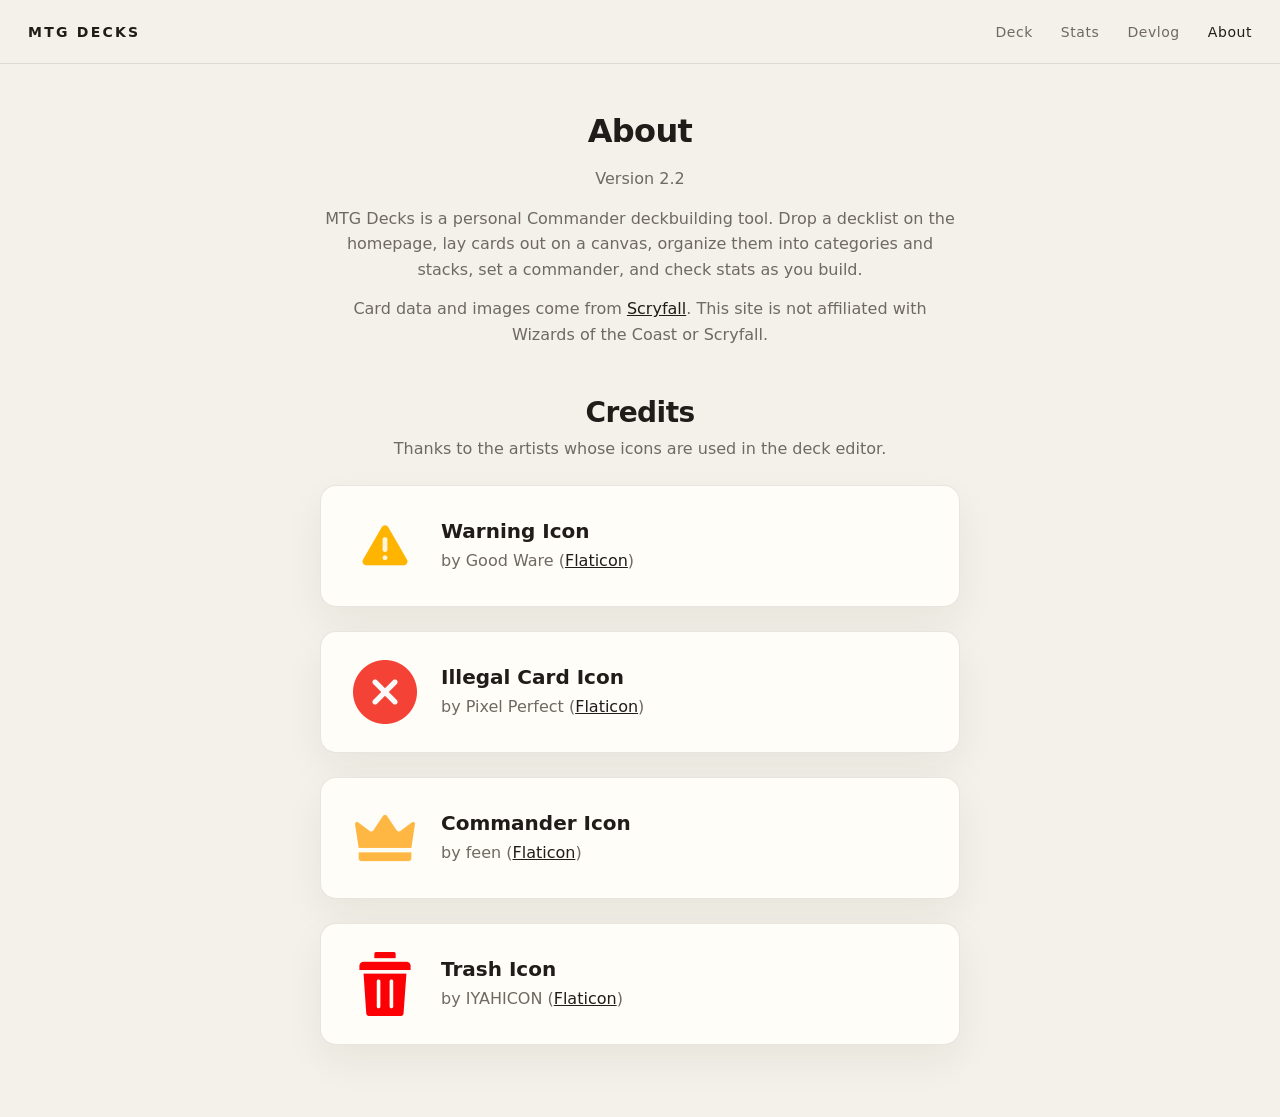
==== about.html @ 1c436286 "v2.2, new about page added" ====
<!DOCTYPE html>
<html lang="en">
  <head>
    <meta charset="UTF-8" />
    <meta name="viewport" content="width=device-width, initial-scale=1" />
    <title>About · MTG Decks</title>
    <link rel="stylesheet" href="styles.css" />
  </head>
  <body class="page-about">
    <header class="topbar">
      <a class="brand" href="index.html">MTG DECKS</a>
      <nav class="nav" aria-label="Primary">
        <a href="deck.html">Deck</a>
        <a href="stats.html">Stats</a>
        <a href="devlog.html">Devlog</a>
        <a href="about.html" aria-current="page">About</a>
      </nav>
    </header>
    <main class="about">
      <section class="about-intro">
        <h1>About</h1>
        <p> Version 2.2 </p>
        <p>
          MTG Decks is a personal Commander deckbuilding tool. Drop a decklist on the
          homepage, lay cards out on a canvas, organize them into categories and stacks,
          set a commander, and check stats as you build.
        </p>
        <p>
          Card data and images come from
          <a href="https://scryfall.com/">Scryfall</a>. This site is not affiliated with
          Wizards of the Coast or Scryfall.
        </p>
      </section>

      <section class="credits" id="credits" aria-labelledby="credits-heading">
        <div class="credits-intro">
          <h2 id="credits-heading">Credits</h2>
          <p>Thanks to the artists whose icons are used in the deck editor.</p>
        </div>
        <article class="credit-card">
          <img src="Icons/warning.png" alt="" />
          <div>
            <h3>Warning Icon</h3>
            <p>
              by Good Ware
              (<a href="https://www.flaticon.com/authors/good-ware">Flaticon</a>)
            </p>
          </div>
        </article>
        <article class="credit-card">
          <img src="Icons/remove.png" alt="" />
          <div>
            <h3>Illegal Card Icon</h3>
            <p>
              by Pixel Perfect
              (<a href="https://www.flaticon.com/authors/pixel-perfect">Flaticon</a>)
            </p>
          </div>
        </article>
        <article class="credit-card">
          <img src="Icons/crown.png" alt="" />
          <div>
            <h3>Commander Icon</h3>
            <p>
              by feen
              (<a href="https://www.flaticon.com/authors/feen">Flaticon</a>)
            </p>
          </div>
        </article>
        <article class="credit-card">
          <img src="Icons/delete.png" alt="" />
          <div>
            <h3>Trash Icon</h3>
            <p>
              by IYAHICON
              (<a href="https://www.flaticon.com/authors/iyahicon">Flaticon</a>)
            </p>
          </div>
        </article>
      </section>
    </main>
  </body>
</html>
---- styles.css ----
:root {
  --bg: #f4f1ea;
  --ink: #1f1c19;
  --muted: #6f6962;
  --dot: #d5cfc4;
  --line: rgba(31, 28, 25, 0.1);
}

* {
  box-sizing: border-box;
}

html,
body {
  margin: 0;
  min-height: 100%;
}

body {
  min-height: 100vh;
  color: var(--ink);
  font-family: "Avenir Next", "Segoe UI", system-ui, sans-serif;
  background-color: var(--bg);
  background-image: radial-gradient(circle, var(--dot) 1px, transparent 1px);
  background-size: 22px 22px;
}

.topbar {
  display: flex;
  align-items: center;
  justify-content: space-between;
  height: 64px;
  padding: 0 28px;
  border-bottom: 1px solid var(--line);
  background-color: var(--bg);
}

.brand {
  color: inherit;
  font-size: 14px;
  font-weight: 600;
  letter-spacing: 0.16em;
  text-decoration: none;
}

.nav {
  display: flex;
  gap: 28px;
}

.nav a,
.nav button {
  border: 0;
  padding: 0;
  color: var(--muted);
  font: inherit;
  font-size: 14px;
  letter-spacing: 0.04em;
  text-decoration: none;
  background: transparent;
  cursor: pointer;
}

.nav a:hover,
.nav button:hover,
.nav a[aria-current="page"] {
  color: var(--ink);
}

.brand:focus-visible,
.nav a:focus-visible,
.nav button:focus-visible {
  outline: 2px solid var(--ink);
  outline-offset: 4px;
}

main {
  min-height: calc(100vh - 64px);
}

.lookup {
  display: flex;
  flex-direction: column;
  align-items: center;
  gap: 20px;
  padding: 48px 24px 72px;
}

.search {
  display: flex;
  width: min(440px, 100%);
  border: 1px solid var(--line);
  border-radius: 999px;
  background: #fffdf8;
}

.search:focus-within {
  outline: 2px solid var(--ink);
  outline-offset: 3px;
}

.search input {
  flex: 1;
  min-width: 0;
  border: 0;
  padding: 12px 18px;
  color: inherit;
  font: inherit;
  background: transparent;
}

.search input:focus {
  outline: none;
}

.search input::placeholder {
  color: var(--muted);
}

.search button {
  border: 0;
  padding: 12px 18px;
  color: var(--ink);
  font: inherit;
  letter-spacing: 0.04em;
  background: transparent;
  cursor: pointer;
}

.search button:hover {
  color: var(--muted);
}

.status {
  min-height: 1.2em;
  margin: 0;
  color: var(--muted);
  font-size: 14px;
}

.status.is-error {
  color: #8a3b32;
}

.card-display {
  margin: 0;
  text-align: center;
}

.card-display img {
  display: block;
  width: min(360px, 100%);
  height: auto;
  border-radius: 4.8%;
  box-shadow: 0 16px 40px rgba(31, 28, 25, 0.16);
}

.flip {
  display: block;
  margin: 16px auto 0;
  border: 1px solid var(--line);
  border-radius: 999px;
  padding: 8px 18px;
  color: var(--ink);
  font: inherit;
  letter-spacing: 0.04em;
  background: #fffdf8;
  cursor: pointer;
}

.flip:hover {
  color: var(--muted);
}

.flip:focus-visible {
  outline: 2px solid var(--ink);
  outline-offset: 3px;
}

.flip[hidden] {
  display: none;
}

.card-display figcaption {
  margin-top: 16px;
  font-size: 14px;
  letter-spacing: 0.03em;
}

.card-set {
  display: block;
  margin-top: 4px;
  color: var(--muted);
}

body.page-devlog {
  background-image: none;
}

.devlog {
  display: grid;
  place-items: center;
  gap: 24px;
  padding: 48px 20px 72px;
}

.devlog-entry {
  width: min(640px, 100%);
  padding: 36px 40px;
  border: 1px solid var(--line);
  border-radius: 16px;
  background: #fffdf8;
  box-shadow: 0 16px 40px rgba(31, 28, 25, 0.06);
}

.devlog-entry h1 {
  margin: 0 0 12px;
  font-size: 28px;
  font-weight: 600;
  letter-spacing: -0.02em;
}

.devlog-entry ul {
  margin: 0;
  padding: 0;
  list-style: none;
}

.devlog-entry li {
  position: relative;
  padding: 12px 0 12px 20px;
  border-top: 1px solid var(--line);
  line-height: 1.5;
}

.devlog-entry li::before {
  content: "";
  position: absolute;
  top: 21px;
  left: 0;
  width: 6px;
  height: 6px;
  border-radius: 50%;
  background: var(--muted);
}

@media (max-width: 640px) {
  .devlog-entry {
    padding: 28px 24px;
  }
}

body.page-about {
  background-image: none;
}

.about {
  display: grid;
  place-items: center;
  gap: 48px;
  padding: 48px 20px 72px;
}

.about-intro {
  width: min(640px, 100%);
  text-align: center;
}

.about-intro h1 {
  margin: 0 0 16px;
  font-size: 32px;
  font-weight: 600;
  letter-spacing: -0.02em;
}

.about-intro p {
  margin: 0 0 14px;
  color: var(--muted);
  line-height: 1.6;
}

.about-intro p:last-child {
  margin-bottom: 0;
}

.about-intro a {
  color: var(--ink);
}

.credits {
  display: grid;
  place-items: center;
  gap: 24px;
  width: min(640px, 100%);
}

.credits-intro {
  width: 100%;
  text-align: center;
}

.credits-intro h1,
.credits-intro h2 {
  margin: 0 0 8px;
  font-size: 28px;
  font-weight: 600;
  letter-spacing: -0.02em;
}

.credits-intro p {
  margin: 0;
  color: var(--muted);
  line-height: 1.5;
}

.credit-card {
  display: flex;
  align-items: center;
  gap: 24px;
  width: 100%;
  padding: 28px 32px;
  border: 1px solid var(--line);
  border-radius: 16px;
  background: #fffdf8;
  box-shadow: 0 16px 40px rgba(31, 28, 25, 0.06);
}

.credit-card img {
  width: 64px;
  height: 64px;
  flex-shrink: 0;
  object-fit: contain;
}

.credit-card h2,
.credit-card h3 {
  margin: 0 0 6px;
  font-size: 20px;
  font-weight: 600;
}

.credit-card p {
  margin: 0;
  color: var(--muted);
  line-height: 1.5;
}

.credit-card a {
  color: var(--ink);
}

@media (max-width: 640px) {
  .credit-card {
    padding: 24px;
  }
}

body.page-deck {
  display: flex;
  flex-direction: column;
  height: 100vh;
  overflow: hidden;
  background-image: none;
}

body.page-deck .topbar {
  flex-shrink: 0;
}

body.page-deck main {
  min-height: 0;
}

.workspace {
  position: relative;
  display: flex;
  flex: 1;
  min-height: 0;
}

.canvas-viewport {
  position: relative;
  flex: 1;
  min-width: 0;
  overflow: hidden;
  cursor: grab;
  touch-action: none;
  background-color: var(--bg);
  background-image: radial-gradient(circle, var(--dot) 1px, transparent 1px);
  background-size: 22px 22px;
}

.canvas-viewport.is-panning {
  cursor: grabbing;
}

.canvas-world {
  position: absolute;
  inset: 0;
}

.free-card.is-illegal,
.free-card.is-off-color {
  border-radius: 10px;
}

.free-card.is-illegal {
  box-shadow: 0 0 0 3px #c23b2e;
}

.free-card.is-off-color {
  box-shadow: 0 0 0 3px #d9a400;
}

.free-card.is-illegal::after,
.free-card.is-off-color::after {
  content: "";
  position: absolute;
  inset: 0;
  border-radius: 10px;
  pointer-events: none;
}

.free-card.is-illegal::after {
  background: rgba(194, 59, 46, 0.3);
}

.free-card.is-off-color::after {
  background: rgba(217, 164, 0, 0.32);
}

.free-card.is-illegal::before,
.free-card.is-off-color::before {
  content: "";
  position: absolute;
  z-index: 2;
  top: 50%;
  left: 50%;
  width: 64px;
  height: 64px;
  transform: translate(-50%, -50%);
  background-position: center;
  background-repeat: no-repeat;
  background-size: contain;
  pointer-events: none;
  filter: drop-shadow(0 2px 5px rgba(31, 28, 25, 0.45))
    drop-shadow(0 0 5px rgba(255, 253, 248, 0.85));
}

.free-card.is-illegal::before {
  background-image: url("Icons/remove.png");
}

.free-card.is-off-color::before {
  background-image: url("Icons/warning.png");
}

.category-card.is-illegal,
.category-card.is-off-color {
  border-radius: 8px;
}

.category-card.is-illegal {
  box-shadow: 0 0 0 2px #c23b2e;
  background: rgba(194, 59, 46, 0.18);
  color: #8a2b20;
}

.category-card.is-off-color {
  box-shadow: 0 0 0 2px #d9a400;
  background: rgba(217, 164, 0, 0.18);
  color: #7a5a00;
}

.commander.is-illegal {
  border-color: #c23b2e;
  box-shadow: 0 0 0 2px #c23b2e;
}

.free-card {
  position: absolute;
  z-index: 2;
  width: 200px;
  cursor: grab;
  user-select: none;
}

.free-card img,
.drag-ghost img {
  display: block;
  width: 100%;
  height: auto;
  border-radius: 4.8%;
  box-shadow: 0 16px 40px rgba(31, 28, 25, 0.16);
}

.free-card,
.stack,
.drag-ghost {
  transform-origin: 50% 40%;
  transition: transform 0.18s cubic-bezier(0.2, 0.85, 0.2, 1.2);
}

.free-card.is-dragging,
.stack.is-dragging {
  z-index: 2000 !important;
  cursor: grabbing;
  transition: none;
}

.drag-ghost.is-juicy {
  transition: none;
}

.free-card.is-dragging img,
.stack.is-dragging img,
.drag-ghost.is-juicy img {
  box-shadow: 0 26px 36px rgba(31, 28, 25, 0.3);
}

.free-card .commander-crown {
  position: absolute;
  z-index: 3;
  top: -30px;
  left: 50%;
  width: 46px;
  height: 46px;
  transform: translateX(-50%);
  background: url("Icons/crown.png") center / contain no-repeat;
  filter: drop-shadow(0 2px 4px rgba(31, 28, 25, 0.35));
}

.stack {
  position: absolute;
  z-index: 2;
  width: 200px;
}

.stack.is-drop-target,
.free-card.is-drop-target {
  outline: 2px solid var(--ink);
  outline-offset: 4px;
}

.free-card-name {
  margin: 0;
  padding: 16px;
  border-radius: 12px;
  background: #fffdf8;
}

.category {
  position: absolute;
  z-index: 1;
  width: 240px;
  min-height: 112px;
  padding: 12px;
  border: 1px solid var(--line);
  border-radius: 16px;
  background: #fffdf8;
  cursor: grab;
  user-select: none;
}

.category.is-dragging {
  z-index: 900;
  cursor: grabbing;
}

.note {
  position: absolute;
  z-index: 30;
  width: 220px;
  padding: 10px 12px 12px;
  border: 1px solid var(--line);
  border-radius: 14px;
  background: #fffdf8;
  box-shadow: 0 10px 24px rgba(31, 28, 25, 0.08);
  cursor: grab;
}

.note.is-collapsed {
  padding-bottom: 10px;
}

.note.is-dragging {
  z-index: 2000;
  cursor: grabbing;
}

.note-bar {
  display: flex;
  align-items: center;
  gap: 8px;
}

.note-title {
  flex: 1;
  width: auto;
  min-width: 0;
  border: 0;
  padding: 0;
  color: inherit;
  font: inherit;
  font-weight: 600;
  background: transparent;
  cursor: text;
}

.note-title:focus,
.note-body:focus {
  outline: none;
}

.note-collapse,
.note-delete {
  flex-shrink: 0;
  border: 0;
  padding: 0 2px;
  color: var(--muted);
  font: inherit;
  line-height: 1;
  background: transparent;
  cursor: pointer;
}

.note-delete {
  font-size: 18px;
}

.note-body {
  display: block;
  width: 100%;
  min-height: 72px;
  margin-top: 8px;
  border: 0;
  padding: 0;
  resize: vertical;
  color: inherit;
  font: inherit;
  font-size: 14px;
  line-height: 1.4;
  background: transparent;
  cursor: text;
}

.note-body[hidden] {
  display: none;
}

.category.is-drop-target {
  border-color: var(--ink);
}

.category-bar {
  display: flex;
  align-items: center;
  gap: 8px;
}

.grip {
  color: var(--muted);
  letter-spacing: -0.12em;
}

.category-name {
  flex: 1;
  width: auto;
  min-width: 0;
  border: 0;
  padding: 0;
  color: inherit;
  font: inherit;
  font-weight: 600;
  background: transparent;
  cursor: text;
  user-select: text;
}

.category-name:focus {
  outline: none;
}

.category-count {
  flex-shrink: 0;
  color: var(--muted);
  font-size: 12px;
  white-space: nowrap;
}

.category-display {
  flex-shrink: 0;
  border: 1px solid var(--line);
  border-radius: 999px;
  padding: 2px 8px;
  color: var(--muted);
  font: inherit;
  font-size: 12px;
  background: transparent;
  cursor: pointer;
}

.category-display[aria-pressed="true"] {
  color: var(--ink);
  border-color: var(--ink);
}

.category-stack {
  position: relative;
  width: 200px;
  margin-top: 10px;
}

.in-category-stack {
  cursor: grab;
}

.in-category-stack.is-lifted {
  visibility: hidden;
}

.category-cards {
  margin: 10px 0 0;
  padding: 0;
  list-style: none;
}

.category-card,
.category-hint {
  padding: 8px 0;
  border-top: 1px solid var(--line);
  font-size: 14px;
}

.category-card {
  cursor: grab;
}

.category-card.is-lifted {
  display: none;
}

.category-hint {
  color: var(--muted);
}

.sidebar-search-row {
  display: flex;
  align-items: center;
  gap: 8px;
}

.sidebar-search-row .search {
  flex: 1;
  min-width: 0;
}

.sidebar-collapse {
  flex-shrink: 0;
  width: 36px;
  height: 36px;
  border: 1px solid var(--line);
  border-radius: 999px;
  padding: 0;
  color: var(--ink);
  font: inherit;
  font-size: 15px;
  line-height: 1;
  background: #fffdf8;
  cursor: pointer;
}

.sidebar-collapse:hover {
  color: var(--muted);
}

.sidebar.is-collapsed {
  position: absolute;
  z-index: 2600;
  top: 16px;
  right: 16px;
  width: min(320px, calc(100% - 32px));
  min-height: 0;
  border-left: 0;
  background: transparent;
}

.sidebar.is-collapsed .sidebar-head {
  padding: 0;
}

.sidebar.is-collapsed .sidebar-head > :not(.sidebar-search-row),
.sidebar.is-collapsed .results {
  display: none;
}

.sidebar {
  display: flex;
  flex-direction: column;
  width: 320px;
  min-height: 0;
  border-left: 1px solid var(--line);
  background: var(--bg);
}

.sidebar-head {
  display: flex;
  flex-direction: column;
  gap: 12px;
  padding: 16px 16px 8px;
}

.sidebar .search {
  width: 100%;
}

.new-category {
  align-self: flex-start;
  border: 0;
  padding: 0;
  color: var(--ink);
  font: inherit;
  letter-spacing: 0.04em;
  background: transparent;
  cursor: pointer;
}

.new-category:hover {
  color: var(--muted);
}

.category-index {
  border-top: 1px solid var(--line);
  padding-top: 10px;
}

.category-index summary {
  cursor: pointer;
  font-size: 14px;
  letter-spacing: 0.04em;
}

.category-index-scroll {
  max-height: 180px;
  overflow: auto;
}

.category-index table {
  width: 100%;
  border-collapse: collapse;
}

.category-jump {
  width: 100%;
  border: 0;
  border-bottom: 1px solid var(--line);
  padding: 8px 0;
  color: inherit;
  font: inherit;
  text-align: left;
  background: transparent;
  cursor: pointer;
}

.category-jump:hover {
  color: var(--muted);
}

.category-index-empty {
  padding: 8px 0;
  color: var(--muted);
  font-size: 14px;
}

.commander {
  position: absolute;
  z-index: 8;
  top: 16px;
  left: 16px;
  display: flex;
  align-items: center;
  gap: 8px;
  padding: 8px 14px;
  border: 1px solid var(--line);
  border-radius: 999px;
  background: #fffdf8;
}

.commander label {
  color: var(--muted);
  font-size: 12px;
  letter-spacing: 0.08em;
  text-transform: uppercase;
}

.commander.can-drag {
  cursor: grab;
}

.commander input {
  width: 168px;
  border: 0;
  padding: 0;
  color: inherit;
  font: inherit;
  background: transparent;
  cursor: text;
}

.commander input:focus {
  outline: none;
}

.commander-status {
  position: absolute;
  top: calc(100% + 6px);
  left: 14px;
  margin: 0;
  color: var(--muted);
  font-size: 13px;
}

.commander-status.is-error {
  color: #8a3b32;
}

.commander-preview {
  position: absolute;
  top: calc(100% + 10px);
  left: 0;
  display: none;
  width: 200px;
  height: auto;
  border-radius: 4.8%;
  box-shadow: 0 16px 40px rgba(31, 28, 25, 0.16);
  pointer-events: none;
}

.commander-preview[hidden] {
  display: none;
}

.commander:hover .commander-preview:not([hidden]),
.commander:focus-within .commander-preview:not([hidden]) {
  display: block;
}

.commander.is-drop-target {
  z-index: 2500;
  outline: 2px solid var(--ink);
  outline-offset: 3px;
}

.decklist-bar {
  position: absolute;
  z-index: 8;
  bottom: 16px;
  left: 16px;
  display: flex;
  flex-direction: column;
  align-items: flex-start;
  gap: 6px;
}

.trash-can {
  position: absolute;
  z-index: 8;
  right: 16px;
  bottom: 16px;
  display: grid;
  place-items: center;
  width: 56px;
  height: 56px;
  border: 1px solid var(--line);
  border-radius: 16px;
  background: #fffdf8;
  box-shadow: 0 10px 24px rgba(31, 28, 25, 0.08);
  transition: transform 0.16s ease, box-shadow 0.16s ease, border-color 0.16s ease, background 0.16s ease;
}

.trash-can img {
  width: 28px;
  height: 28px;
  object-fit: contain;
  pointer-events: none;
}

.trash-can.is-drop-target {
  z-index: 2500;
  border-color: #c23b2e;
  background: #fff5f3;
  box-shadow: 0 0 0 3px rgba(194, 59, 46, 0.28), 0 14px 28px rgba(31, 28, 25, 0.14);
  transform: scale(1.08);
}

.save-deck {
  border: 1px solid var(--line);
  border-radius: 999px;
  padding: 8px 16px;
  color: var(--ink);
  font: inherit;
  background: #fffdf8;
  cursor: pointer;
}

.card-count {
  margin: 0;
  padding: 8px 14px;
  border: 1px solid var(--line);
  border-radius: 999px;
  background: #fffdf8;
  font-size: 14px;
}

.decklist-status {
  margin: 0;
  max-width: 280px;
  color: var(--muted);
  font-size: 13px;
}

.decklist-status.is-error {
  color: #8a3b32;
}

.card-menu {
  position: fixed;
  z-index: 4000;
  display: flex;
  flex-direction: column;
  min-width: 168px;
  padding: 6px;
  border: 1px solid var(--line);
  border-radius: 12px;
  background: #fffdf8;
  box-shadow: 0 16px 40px rgba(31, 28, 25, 0.16);
}

.card-menu[hidden] {
  display: none;
}

.card-menu button {
  border: 0;
  border-radius: 8px;
  padding: 8px 10px;
  color: var(--ink);
  font: inherit;
  font-size: 14px;
  text-align: left;
  background: transparent;
  cursor: pointer;
}

.card-menu button:hover,
.card-menu button:focus-visible {
  background: rgba(31, 28, 25, 0.06);
}

.card-menu button:disabled {
  color: var(--muted);
  cursor: default;
  background: transparent;
}

#menu-delete {
  color: #c23b2e;
}

#menu-delete:disabled {
  color: #c23b2e;
  opacity: 0.5;
}

.printing-picker-status {
  margin: 12px 0 0;
  color: var(--muted);
  font-size: 14px;
}

.printing-picker-status:empty {
  display: none;
}

.category-picker-list button.is-current {
  border-color: var(--ink);
  font-weight: 600;
}

.category-picker {
  position: fixed;
  inset: 0;
  z-index: 5000;
  display: grid;
  place-items: center;
  padding: 24px;
}

.category-picker[hidden] {
  display: none;
}

.category-picker-backdrop {
  position: absolute;
  inset: 0;
  border: 0;
  padding: 0;
  background: rgba(31, 28, 25, 0.32);
  cursor: pointer;
}

.category-picker-dialog {
  position: relative;
  width: min(320px, 100%);
  max-height: min(420px, 100%);
  overflow: auto;
  padding: 18px;
  border-radius: 16px;
  background: #fffdf8;
  box-shadow: 0 16px 40px rgba(31, 28, 25, 0.16);
}

.category-picker-dialog h2 {
  margin: 0;
  font-size: 16px;
}

.category-picker-empty {
  margin: 12px 0 0;
  color: var(--muted);
  font-size: 14px;
}

.category-picker-list {
  display: flex;
  flex-direction: column;
  align-items: stretch;
  gap: 8px;
  margin-top: 14px;
}

.category-picker-list button {
  display: block;
  width: 100%;
  border: 1px solid var(--line);
  border-radius: 10px;
  padding: 10px 12px;
  color: var(--ink);
  font: inherit;
  font-size: 14px;
  text-align: left;
  background: #fff;
  cursor: pointer;
}

.category-picker-list button:hover,
.category-picker-list button:focus-visible {
  border-color: var(--ink);
  outline: none;
}

.card-details {
  position: fixed;
  inset: 0;
  z-index: 6000;
  display: grid;
  place-items: center;
  padding: 24px;
}

.card-details[hidden] {
  display: none;
}

.card-details-backdrop {
  position: absolute;
  inset: 0;
  border: 0;
  padding: 0;
  background: rgba(31, 28, 25, 0.45);
  cursor: pointer;
}

.card-details-dialog {
  position: relative;
  display: grid;
  grid-template-columns: minmax(240px, 340px) minmax(260px, 1fr);
  width: min(880px, 100%);
  max-height: calc(100vh - 48px);
  overflow: hidden;
  border-radius: 18px;
  background: #fffdf8;
  box-shadow: 0 24px 60px rgba(31, 28, 25, 0.28);
}

.card-details-close {
  position: absolute;
  z-index: 2;
  top: 10px;
  right: 10px;
  width: 36px;
  height: 36px;
  border: 1px solid var(--line);
  border-radius: 999px;
  padding: 0;
  color: var(--ink);
  font: inherit;
  font-size: 20px;
  line-height: 1;
  background: #fffdf8;
  cursor: pointer;
}

.card-details-close:hover {
  color: var(--muted);
}

.card-details-media {
  display: grid;
  place-items: center;
  padding: 28px;
}

.card-details-media img {
  display: block;
  width: 100%;
  max-width: 340px;
  height: auto;
  border-radius: 4.8%;
  box-shadow: 0 16px 40px rgba(31, 28, 25, 0.2);
}

.card-details-noimage {
  color: var(--muted);
  font-size: 14px;
}

.card-details-info {
  min-width: 0;
  padding: 28px 52px 28px 28px;
  overflow: auto;
  border-left: 1px solid var(--line);
}

.card-details-info h2 {
  margin: 0 0 10px;
  font-size: 24px;
  font-weight: 600;
  letter-spacing: -0.01em;
}

.card-details-status {
  margin: 0 0 8px;
  color: var(--muted);
  font-size: 13px;
}

.card-details-status:empty {
  display: none;
}

.card-details-face {
  padding: 12px 0 4px;
  border-top: 1px solid var(--line);
}

.card-details-face:first-child {
  padding-top: 2px;
  border-top: 0;
}

.card-details-face h3 {
  margin: 0 0 6px;
  font-size: 16px;
}

.card-details-type {
  margin: 0 0 8px;
  color: var(--muted);
  font-size: 14px;
}

.card-details-text {
  margin: 0 0 10px;
  font-size: 14.5px;
  line-height: 1.55;
  white-space: pre-line;
}

.card-details-list {
  display: grid;
  grid-template-columns: auto 1fr;
  gap: 6px 16px;
  margin: 12px 0 8px;
  font-size: 14px;
}

.card-details-list dt {
  color: var(--muted);
  white-space: nowrap;
}

.card-details-list dd {
  margin: 0;
}

@media (max-width: 700px) {
  .card-details {
    padding: 12px;
  }

  .card-details-dialog {
    grid-template-columns: 1fr;
    overflow: auto;
  }

  .card-details-media {
    padding: 20px 20px 4px;
  }

  .card-details-media img {
    max-width: 260px;
  }

  .card-details-info {
    padding: 20px 24px 24px;
    overflow: visible;
    border-top: 1px solid var(--line);
    border-left: 0;
  }
}

.results {
  margin: 0;
  padding: 4px 16px 24px;
  overflow: auto;
  list-style: none;
}

.result {
  border-bottom: 1px solid var(--line);
}

.result-name {
  display: block;
  width: 100%;
  min-width: 0;
  padding: 10px 0;
  font-size: 14px;
  cursor: grab;
  user-select: none;
  touch-action: none;
}

.add-card:focus-visible,
.new-category:focus-visible,
.sidebar-collapse:focus-visible,
.note-collapse:focus-visible,
.note-delete:focus-visible,
.category-name:focus-visible,
.category-display:focus-visible,
.category-jump:focus-visible,
.result-name:focus-visible,
.commander input:focus-visible {
  outline: 2px solid var(--ink);
  outline-offset: 3px;
}

.add-card {
  flex-shrink: 0;
  border: 1px solid var(--line);
  border-radius: 999px;
  padding: 6px 12px;
  color: var(--ink);
  font: inherit;
  background: #fffdf8;
  cursor: pointer;
}

.add-card:hover {
  color: var(--muted);
}

.add-card:disabled {
  cursor: wait;
  opacity: 0.5;
}

.results-empty {
  margin: 8px 0 0;
  color: var(--muted);
  font-size: 14px;
}

.drag-ghost {
  position: fixed;
  z-index: 3000;
  width: 200px;
  pointer-events: none;
}

.drag-ghost[hidden] {
  display: none;
}

.hover-preview {
  position: fixed;
  z-index: 40;
  width: 200px;
  height: auto;
  border-radius: 4.8%;
  box-shadow: 0 16px 40px rgba(31, 28, 25, 0.16);
  pointer-events: none;
}

.hover-preview[hidden] {
  display: none;
}

.legality-tooltip {
  position: fixed;
  z-index: 3900;
  display: flex;
  align-items: center;
  gap: 10px;
  max-width: min(280px, calc(100vw - 16px));
  padding: 10px 14px;
  border: 1px solid var(--line);
  border-radius: 12px;
  color: var(--ink);
  font-size: 13.5px;
  line-height: 1.35;
  background: #fffdf8;
  box-shadow: 0 16px 40px rgba(31, 28, 25, 0.18);
  pointer-events: none;
  animation: legality-tooltip-in 0.16s ease-out;
}

.legality-tooltip[hidden] {
  display: none;
}

.legality-tooltip.is-illegal {
  border-color: rgba(194, 59, 46, 0.55);
}

.legality-tooltip.is-off-color {
  border-color: rgba(217, 164, 0, 0.65);
}

.legality-tooltip img {
  width: 28px;
  height: 28px;
  flex-shrink: 0;
  object-fit: contain;
}

@keyframes legality-tooltip-in {
  from {
    opacity: 0;
    transform: translateY(4px);
  }
  to {
    opacity: 1;
    transform: translateY(0);
  }
}

.home {
  display: grid;
  place-items: center;
  padding: 32px 20px;
}

.home-stack {
  display: flex;
  flex-direction: column;
  align-items: center;
  gap: 22px;
  width: min(560px, 100%);
}

.new-deck {
  border: 0;
  border-radius: 999px;
  padding: 10px 22px;
  color: #fffdf8;
  font: inherit;
  font-size: 13px;
  font-weight: 600;
  letter-spacing: 0.14em;
  text-transform: uppercase;
  background: var(--ink);
  cursor: pointer;
}

.new-deck:hover {
  background: #3a342e;
}

.new-deck:focus-visible {
  outline: 2px solid var(--ink);
  outline-offset: 4px;
}

.dropbox {
  display: flex;
  flex-direction: column;
  align-items: center;
  justify-content: center;
  gap: 18px;
  width: 100%;
  min-height: 360px;
  padding: 36px 28px;
  border: 1.5px dashed rgba(31, 28, 25, 0.28);
  border-radius: 28px;
  background: rgba(255, 253, 248, 0.8);
}

.dropbox.is-dragover {
  border-style: solid;
  border-color: var(--ink);
  background: #fffdf8;
}

.dropbox-prompt {
  display: flex;
  flex-direction: column;
  align-items: center;
  gap: 16px;
}

.dropbox-prompt[hidden] {
  display: none;
}

.dropbox-title {
  margin: 0;
  font-size: 22px;
  font-weight: 600;
}

.browse {
  border: 0;
  border-radius: 999px;
  padding: 10px 18px;
  color: #fffdf8;
  font: inherit;
  letter-spacing: 0.04em;
  background: var(--ink);
  cursor: pointer;
}

.browse:hover {
  background: #3a342e;
}

.browse:focus-visible {
  outline: 2px solid var(--ink);
  outline-offset: 4px;
}

.progress-ring {
  position: relative;
  width: 168px;
  height: 168px;
}

.progress-ring[hidden] {
  display: none;
}

.progress-ring svg {
  width: 100%;
  height: 100%;
  transform: rotate(-90deg);
}

.ring-track,
.ring-value {
  fill: none;
  stroke-width: 8;
}

.ring-track {
  stroke: rgba(31, 28, 25, 0.12);
}

.ring-value {
  stroke: var(--ink);
  stroke-linecap: round;
  transition: stroke-dashoffset 0.35s ease;
}

.ring-label {
  position: absolute;
  inset: 0;
  display: grid;
  place-items: center;
  margin: 0;
  padding: 36px;
  font-size: 15px;
  font-weight: 600;
  text-align: center;
}

.stats {
  width: min(720px, 100%);
  margin: 0 auto;
  padding: 36px 20px 72px;
}

.stats-empty {
  margin: 48px 0 0;
  color: var(--muted);
  text-align: center;
}

.stats-empty[hidden],
#stats-body[hidden] {
  display: none;
}

.stats-count {
  margin: 0 0 16px;
  color: var(--muted);
  font-size: 14px;
  letter-spacing: 0.04em;
}

.stats-panel {
  margin-bottom: 16px;
  padding: 18px 18px 8px;
  border: 1px solid var(--line);
  border-radius: 16px;
  background: #fffdf8;
}

.stats-panel h2 {
  margin: 0 0 16px;
  font-size: 16px;
}

.stats-note {
  margin: 0 0 12px;
  color: var(--muted);
  font-size: 14px;
}

.bar-row {
  display: grid;
  grid-template-columns: 112px 1fr 32px;
  align-items: center;
  gap: 10px;
  margin-bottom: 12px;
}

.bar-label,
.bar-count {
  font-size: 14px;
}

.bar-count {
  text-align: right;
}

.bar-track {
  height: 10px;
  border-radius: 999px;
  background: rgba(31, 28, 25, 0.08);
  overflow: hidden;
}

.bar-fill {
  display: block;
  height: 100%;
  border-radius: inherit;
  background: var(--ink);
}

.color-layout {
  display: flex;
  align-items: center;
  gap: 28px;
  padding-bottom: 10px;
}

.color-chart {
  width: 160px;
  height: 160px;
  flex-shrink: 0;
}

.color-chart svg {
  width: 100%;
  height: 100%;
}

.legend {
  margin: 0;
  padding: 0;
  list-style: none;
}

.legend li {
  display: grid;
  grid-template-columns: 12px 1fr auto;
  align-items: center;
  gap: 8px;
  margin-bottom: 8px;
  font-size: 14px;
}

.swatch {
  width: 12px;
  height: 12px;
  border-radius: 999px;
}

.legend-count {
  color: var(--muted);
}

.commander-stat {
  margin: 0 0 14px;
  font-weight: 600;
}

.identity {
  display: flex;
  flex-wrap: wrap;
  gap: 16px;
  padding-bottom: 12px;
}

.identity-pip {
  display: flex;
  flex-direction: column;
  align-items: center;
  gap: 6px;
}

.identity-disc {
  width: 28px;
  height: 28px;
  border: 2px solid var(--line);
  border-radius: 999px;
  background: transparent;
}

.identity-label {
  font-size: 12px;
}

.identity-label.is-off {
  color: var(--muted);
}

.identity .stats-note {
  flex-basis: 100%;
}

@media (max-width: 640px) {
  .workspace {
    flex-direction: column;
  }

  .sidebar {
    width: 100%;
    max-height: 42vh;
    border-top: 1px solid var(--line);
    border-left: 0;
  }

  .sidebar.is-collapsed {
    top: 12px;
    right: 12px;
  }

  .bar-row {
    grid-template-columns: 88px 1fr 28px;
  }

  .color-layout {
    flex-direction: column;
    align-items: flex-start;
  }
}
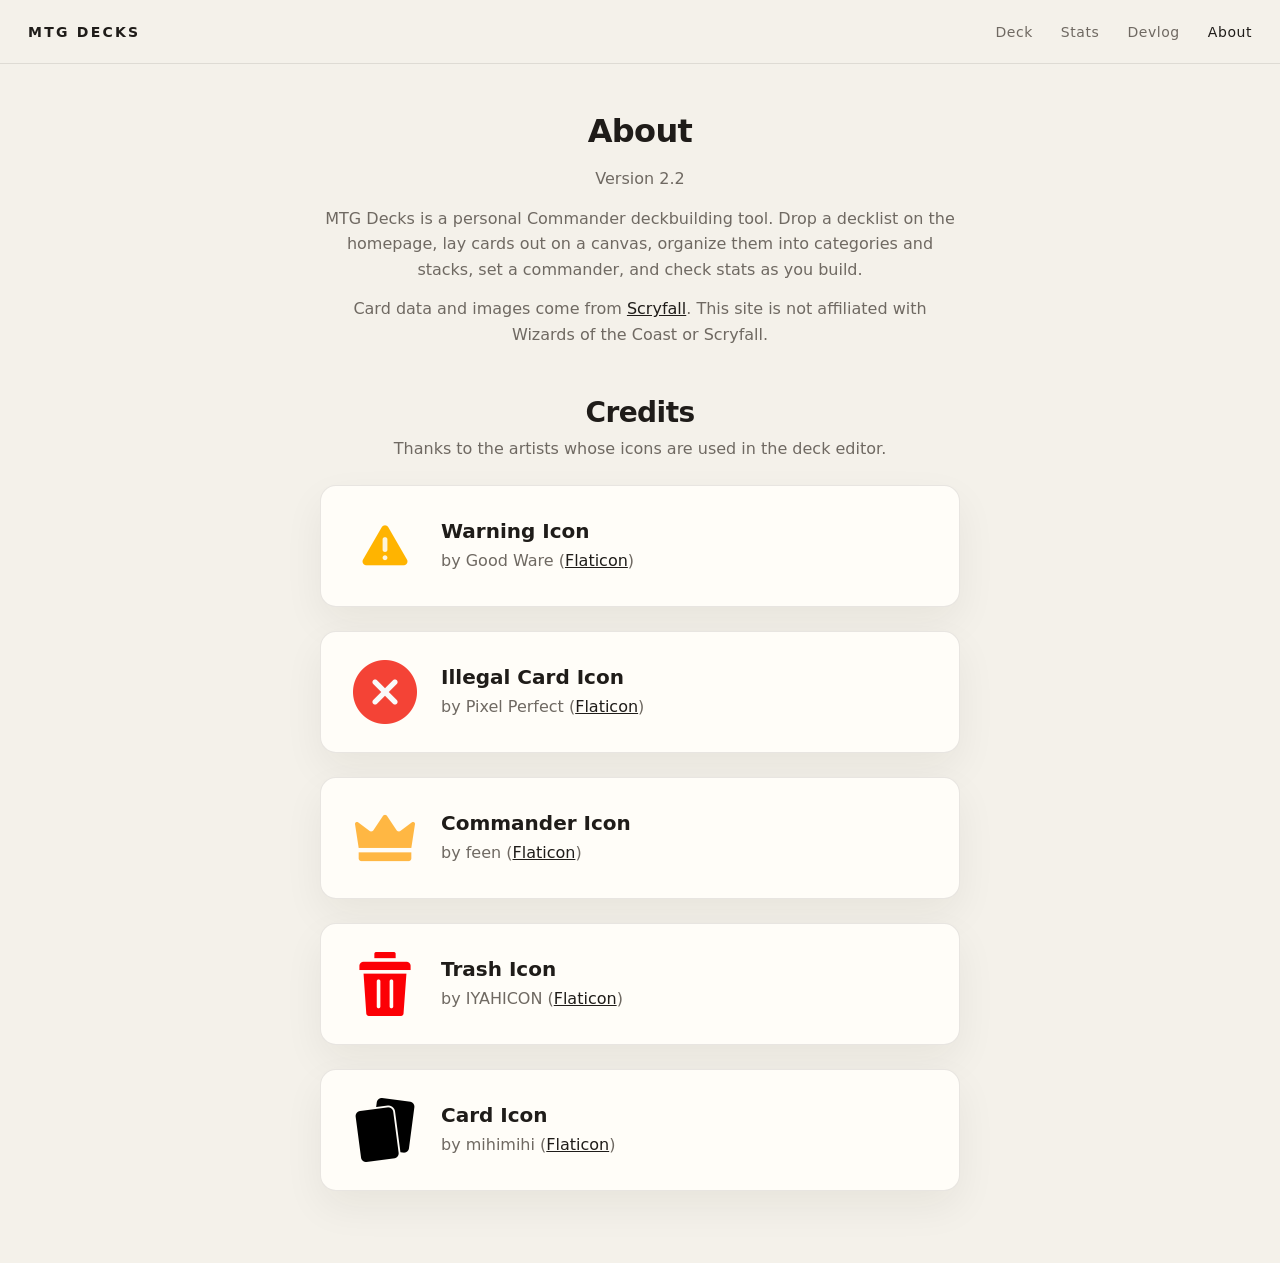
==== commit 2ab0798c: "added favicon" ====
--- a/about.html
+++ b/about.html
@@ -4,6 +4,11 @@
     <meta charset="UTF-8" />
     <meta name="viewport" content="width=device-width, initial-scale=1" />
     <title>About · MTG Decks</title>
+    <link rel="icon" href="favicon.ico" sizes="any" />
+    <link rel="icon" type="image/png" sizes="32x32" href="favicon-32x32.png" />
+    <link rel="icon" type="image/png" sizes="16x16" href="favicon-16x16.png" />
+    <link rel="apple-touch-icon" sizes="180x180" href="apple-touch-icon.png" />
+    <link rel="manifest" href="site.webmanifest" />
     <link rel="stylesheet" href="styles.css" />
   </head>
   <body class="page-about">
@@ -77,6 +82,16 @@
             </p>
           </div>
         </article>
+        <article class="credit-card">
+          <img src="Icons/card.png" alt="" />
+          <div>
+            <h3>Card Icon</h3>
+            <p>
+              by mihimihi
+              (<a href="https://www.flaticon.com/authors/mihimihi">Flaticon</a>)
+            </p>
+          </div>
+        </article>
       </section>
     </main>
   </body>
